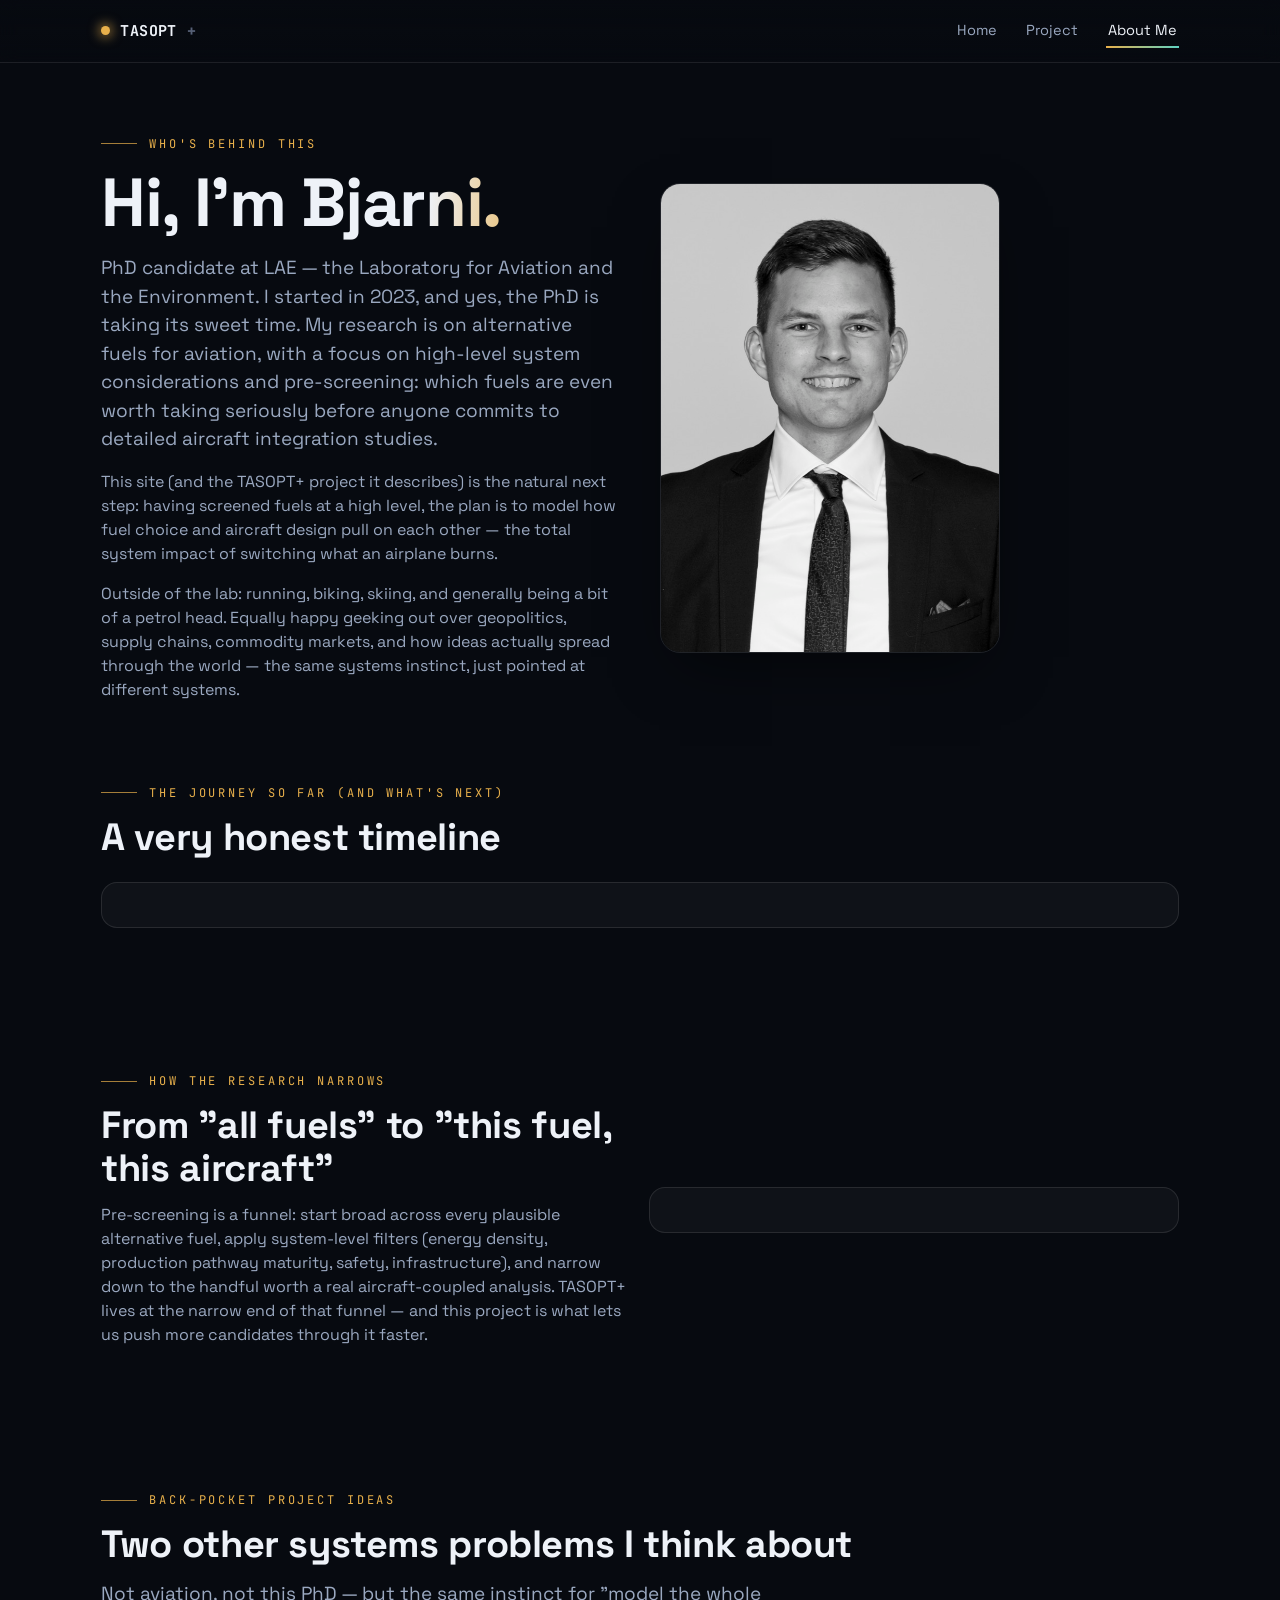
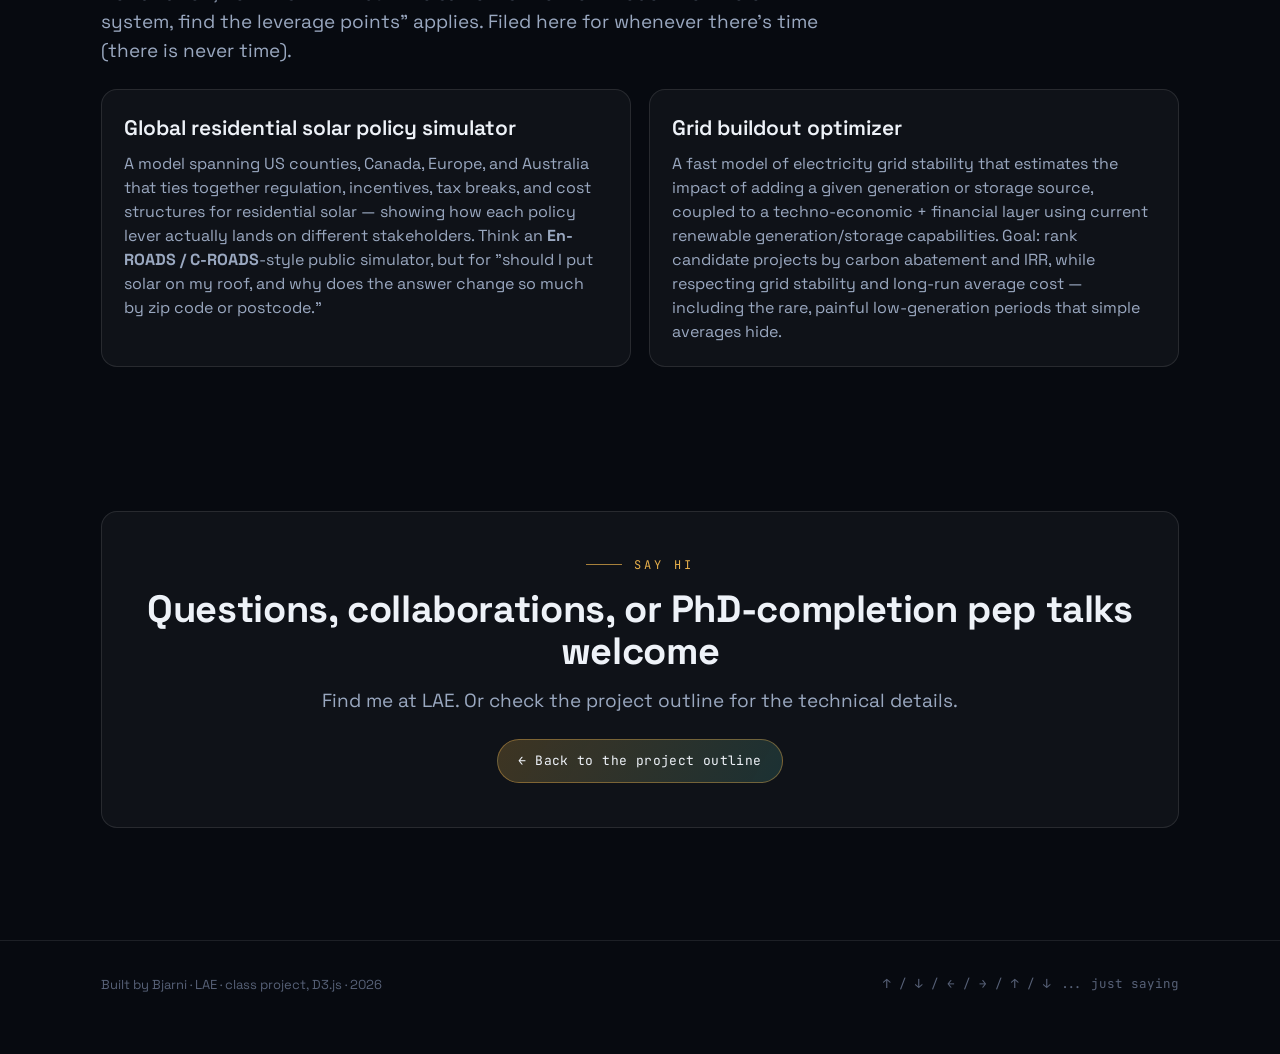
==== about.html @ 929f2270 "TASOPT+: multi-page D3 site for expanding TASOPT's fuel x airframe design space Static, dependency-f" ====
<!DOCTYPE html>
<html lang="en">
<head>
<meta charset="UTF-8" />
<meta name="viewport" content="width=device-width, initial-scale=1.0" />
<title>About Me — TASOPT+</title>
<link rel="stylesheet" href="css/style.css" />
</head>
<body>

<div class="bg"></div>
<div class="grain"></div>
<div class="vignette"></div>

<main>

  <section style="padding-bottom:10px;">
    <div class="wrap">
      <div class="grid cols-2" style="align-items:center; gap:40px;">
        <div>
          <div class="eyebrow">who's behind this</div>
          <h1>Hi, I'm <span class="grad-text">Bjarni.</span></h1>
          <p class="lead mt-16">
            PhD candidate at LAE — the Laboratory for Aviation and the Environment. I started in 2023, and yes,
            the PhD is taking its sweet time. My research is on alternative fuels for aviation, with a focus on
            high-level system considerations and pre-screening: which fuels are even worth taking seriously
            before anyone commits to detailed aircraft integration studies.
          </p>
          <p class="mt-16">
            This site (and the TASOPT+ project it describes) is the natural next step: having screened fuels
            at a high level, the plan is to model how fuel choice and aircraft design pull on each other —
            the total system impact of switching what an airplane burns.
          </p>
          <p class="mt-16">
            Outside of the lab: running, biking, skiing, and generally being a bit of a petrol head.
            Equally happy geeking out over geopolitics, supply chains, commodity markets, and how ideas
            actually spread through the world — the same systems instinct, just pointed at different systems.
          </p>
        </div>
        <div class="reveal center">
          <img id="headshot" src="assets/bjarni-profile.jpg" alt="Bjarni Örn Kristinsson"
               style="width:100%; max-width:340px; border-radius:20px; border:1px solid var(--card-bd); box-shadow:0 24px 60px -20px rgba(0,0,0,.6); cursor:pointer; transition: transform .25s ease, box-shadow .25s ease;" />
        </div>
      </div>
    </div>
  </section>

  <section>
    <div class="wrap">
      <div class="reveal">
        <div class="eyebrow">the journey so far (and what's next)</div>
        <h2>A very honest timeline</h2>
      </div>
      <div class="card mt-24 reveal">
        <div id="timeline"></div>
      </div>
    </div>
  </section>

  <section>
    <div class="wrap">
      <div class="grid cols-2" style="align-items:center;">
        <div class="reveal">
          <div class="eyebrow">how the research narrows</div>
          <h2>From "all fuels" to "this fuel, this aircraft"</h2>
          <p>
            Pre-screening is a funnel: start broad across every plausible alternative fuel, apply
            system-level filters (energy density, production pathway maturity, safety, infrastructure),
            and narrow down to the handful worth a real aircraft-coupled analysis. TASOPT+ lives at the
            narrow end of that funnel — and this project is what lets us push more candidates through it
            faster.
          </p>
        </div>
        <div class="card reveal">
          <div id="funnel"></div>
        </div>
      </div>
    </div>
  </section>

  <section>
    <div class="wrap">
      <div class="reveal">
        <div class="eyebrow">back-pocket project ideas</div>
        <h2>Two other systems problems I think about</h2>
        <p class="lead">
          Not aviation, not this PhD — but the same instinct for "model the whole system, find the
          leverage points" applies. Filed here for whenever there's time (there is never time).
        </p>
      </div>
      <div class="grid cols-2 mt-24 reveal">
        <div class="card">
          <h3>Global residential solar policy simulator</h3>
          <p>
            A model spanning US counties, Canada, Europe, and Australia that ties together regulation,
            incentives, tax breaks, and cost structures for residential solar — showing how each policy
            lever actually lands on different stakeholders. Think an <b>En-ROADS / C-ROADS</b>-style public
            simulator, but for "should I put solar on my roof, and why does the answer change so much by
            zip code or postcode."
          </p>
        </div>
        <div class="card">
          <h3>Grid buildout optimizer</h3>
          <p>
            A fast model of electricity grid stability that estimates the impact of adding a given
            generation or storage source, coupled to a techno-economic + financial layer using current
            renewable generation/storage capabilities. Goal: rank candidate projects by carbon abatement
            and IRR, while respecting grid stability and long-run average cost — including the rare,
            painful low-generation periods that simple averages hide.
          </p>
        </div>
      </div>
    </div>
  </section>

  <section>
    <div class="wrap">
      <div class="card reveal center" style="padding:44px 32px;">
        <div class="eyebrow center" style="justify-content:center;">say hi</div>
        <h2>Questions, collaborations, or PhD-completion pep talks welcome</h2>
        <p class="lead center" style="margin:0 auto;">Find me at LAE. Or check the project outline for the technical details.</p>
        <div class="mt-24">
          <a href="project.html" class="btn primary">← Back to the project outline</a>
        </div>
      </div>
    </div>
  </section>

</main>

<script src="https://d3js.org/d3.v7.min.js"></script>
<script src="js/nav.js"></script>
<script src="js/about.js"></script>
<script>
  // easter egg trigger #3: click the headshot
  document.addEventListener("DOMContentLoaded", () => {
    const headshot = document.getElementById("headshot");
    if (!headshot) return;
    headshot.addEventListener("mouseenter", () => {
      headshot.style.transform = "scale(1.03) rotate(-1deg)";
      headshot.style.boxShadow = "0 28px 70px -18px rgba(255,90,61,.45)";
    });
    headshot.addEventListener("mouseleave", () => {
      headshot.style.transform = "none";
      headshot.style.boxShadow = "0 24px 60px -20px rgba(0,0,0,.6)";
    });
    headshot.addEventListener("click", () => {
      window.location.href = "secret.html";
    });
  });
</script>
</body>
</html>
---- css/style.css ----
/* ========================================================================
   TASOPT+ / Fuels-for-Flight — shared stylesheet
   Bjarni's PhD project site — LAE
   ======================================================================== */

@import url('https://fonts.googleapis.com/css2?family=Space+Grotesk:wght@400;500;600;700&family=JetBrains+Mono:wght@400;500;700&display=swap');

:root{
  --bg-0:#070a10;
  --bg-1:#0c1119;
  --ink:#eef2f8;
  --muted:#9aa8c0;
  --faint:#576177;
  --line: rgba(255,255,255,.09);
  --card: rgba(255,255,255,.035);
  --card-bd: rgba(255,255,255,.10);

  --jetA:#e8b04b;     /* amber — Jet-A reference */
  --saf:#f2c879;      /* pale amber — drop-in SAF family */
  --cryo:#5fd2c2;      /* teal — cryogenic fuels */
  --nondrop:#8ea0e8;   /* indigo — non-drop-in liquids */
  --rose:#d98aa8;
  --danger:#e0607a;
  --good:#7fe0a8;

  --display:"Space Grotesk", ui-sans-serif, system-ui, sans-serif;
  --mono:"JetBrains Mono", ui-monospace, SFMono-Regular, Menlo, monospace;

  --pad: clamp(20px, 4vw, 64px);
  --maxw: 1180px;
}

*{ box-sizing:border-box; margin:0; padding:0; }
html{ scroll-behavior:smooth; }
html,body{ background:var(--bg-0); color:var(--ink); }
body{
  font-family:var(--display);
  -webkit-font-smoothing:antialiased;
  text-rendering:optimizeLegibility;
  min-height:100vh;
  overflow-x:hidden;
  line-height:1.5;
}
a{ color:inherit; text-decoration:none; }
img,svg{ display:block; max-width:100%; }
ul{ list-style:none; }

/* ---------- animated backdrop (fixed, parallax via mouse) ---------- */
.bg{
  position:fixed; inset:-15%; z-index:-3;
  background:
    radial-gradient(38% 46% at 18% 20%, rgba(232,176,75,.16), transparent 70%),
    radial-gradient(46% 50% at 82% 78%, rgba(95,210,194,.14), transparent 72%),
    radial-gradient(34% 40% at 60% 8%, rgba(142,160,232,.12), transparent 70%),
    radial-gradient(55% 55% at 50% 108%, rgba(20,26,44,.9), transparent 70%),
    var(--bg-0);
  animation: drift 34s ease-in-out infinite;
  will-change: transform;
}
@keyframes drift{
  0%   { transform:translate3d(-3%,-2%,0) scale(1.08); }
  25%  { transform:translate3d( 3%,-2%,0) scale(1.12); }
  50%  { transform:translate3d( 3%, 3%,0) scale(1.09); }
  75%  { transform:translate3d(-2%, 3%,0) scale(1.12); }
  100% { transform:translate3d(-3%,-2%,0) scale(1.08); }
}
.grain{
  position:fixed; inset:0; z-index:-2; pointer-events:none; opacity:.045;
  background-image:url("data:image/svg+xml,%3Csvg xmlns='http://www.w3.org/2000/svg' width='140' height='140'%3E%3Cfilter id='n'%3E%3CfeTurbulence type='fractalNoise' baseFrequency='0.9' numOctaves='2' stitchTiles='stitch'/%3E%3C/filter%3E%3Crect width='100%25' height='100%25' filter='url(%23n)'/%3E%3C/svg%3E");
}
.vignette{
  position:fixed; inset:0; z-index:-1; pointer-events:none;
  background: radial-gradient(120% 120% at 50% 40%, transparent 60%, rgba(0,0,0,.5) 100%);
}

/* ---------- layout shell ---------- */
.wrap{ max-width:var(--maxw); margin:0 auto; padding: 0 var(--pad); }

/* ---------- nav ---------- */
.site-nav{
  position:sticky; top:0; z-index:50;
  backdrop-filter: blur(10px);
  background: linear-gradient(to bottom, rgba(7,10,16,.82), rgba(7,10,16,.55));
  border-bottom:1px solid var(--line);
}
.site-nav .wrap{
  display:flex; align-items:center; justify-content:space-between;
  padding-top:14px; padding-bottom:14px; gap:20px;
}
.brand-mark{
  display:flex; align-items:center; gap:10px;
  font-family:var(--mono); font-weight:700; letter-spacing:.03em;
  font-size:15px; color:var(--ink);
}
.brand-mark .dot{
  width:9px; height:9px; border-radius:50%;
  background: var(--jetA);
  box-shadow: 0 0 12px 2px rgba(232,176,75,.7);
  animation: pulse 2.4s ease-in-out infinite;
}
@keyframes pulse{ 0%,100%{opacity:.55;transform:scale(.85);} 50%{opacity:1;transform:scale(1.15);} }
.nav-links{ display:flex; gap:clamp(14px,2vw,30px); font-size:14.5px; }
.nav-links a{
  position:relative; color:var(--muted); padding:6px 2px; transition:color .2s;
}
.nav-links a:hover, .nav-links a.active{ color:var(--ink); }
.nav-links a::after{
  content:""; position:absolute; left:0; right:100%; bottom:0; height:2px;
  background: linear-gradient(90deg, var(--jetA), var(--cryo));
  transition: right .25s ease;
}
.nav-links a:hover::after, .nav-links a.active::after{ right:0; }

/* ---------- generic sections ---------- */
main{ position:relative; }
section{ padding: clamp(48px,8vh,110px) 0; position:relative; }
.eyebrow{
  font-family:var(--mono); font-size:12px; letter-spacing:.24em; text-transform:uppercase;
  color:var(--jetA); display:flex; align-items:center; gap:12px; margin-bottom:14px;
}
.eyebrow::before{ content:""; width:36px; height:1px; background:var(--jetA); opacity:.7; }
h1{
  font-weight:700; letter-spacing:-.02em; line-height:1.05;
  font-size:clamp(34px, 6vw, 68px);
}
h2{
  font-weight:700; letter-spacing:-.01em; line-height:1.12;
  font-size:clamp(24px, 3.4vw, 38px); margin-bottom:14px;
}
h3{ font-size:clamp(17px,2vw,21px); font-weight:600; margin-bottom:8px; }
p{ color:var(--muted); max-width:64ch; }
p.lead{ font-size:clamp(15px,1.6vw,19px); color:var(--muted); max-width:60ch; }
.grad-text{
  background: linear-gradient(95deg, var(--ink) 0%, var(--ink) 32%, var(--jetA) 62%, var(--cryo) 92%);
  background-size:200% 100%;
  -webkit-background-clip:text; background-clip:text; color:transparent;
  animation: sheen 8s ease-in-out 1s infinite alternate;
}
@keyframes sheen{ from{background-position:0% 50%;} to{background-position:100% 50%;} }

.pill{
  display:inline-flex; align-items:center; gap:8px;
  font-family:var(--mono); font-size:11.5px; letter-spacing:.05em;
  padding:4px 10px; border-radius:100px;
  border:1px solid var(--card-bd); background:var(--card); color:var(--muted);
}

.card{
  background:var(--card); border:1px solid var(--card-bd); border-radius:16px;
  padding:22px; transition: transform .25s ease, border-color .25s ease, background .25s ease;
}
.card:hover{ transform: translateY(-4px); border-color:rgba(255,255,255,.22); background:rgba(255,255,255,.055); }

.btn{
  display:inline-flex; align-items:center; gap:10px;
  font-family:var(--mono); font-size:13px; letter-spacing:.03em;
  padding:11px 20px; border-radius:100px;
  border:1px solid var(--card-bd); background:var(--card); color:var(--ink);
  cursor:pointer; transition: all .2s ease;
}
.btn:hover{ border-color:var(--jetA); box-shadow:0 0 22px -4px rgba(232,176,75,.55); transform:translateY(-2px); }
.btn.primary{ background:linear-gradient(120deg, rgba(232,176,75,.22), rgba(95,210,194,.16)); border-color:rgba(232,176,75,.4); }

/* ---------- grid helpers ---------- */
.grid{ display:grid; gap:18px; }
.grid.cols-2{ grid-template-columns: repeat(2,1fr); }
.grid.cols-3{ grid-template-columns: repeat(3,1fr); }
.grid.cols-4{ grid-template-columns: repeat(4,1fr); }
@media (max-width: 900px){
  .grid.cols-2, .grid.cols-3, .grid.cols-4{ grid-template-columns:1fr; }
  .nav-links{ font-size:13px; gap:14px; }
}

/* ---------- parallax layers (home hero) ---------- */
.parallax-stage{ position:relative; height: 78vh; min-height:520px; overflow:hidden; border-radius:22px; border:1px solid var(--card-bd); }
.parallax-layer{ position:absolute; inset:0; will-change: transform; }

/* ---------- scroll reveal ---------- */
.reveal{ opacity:0; transform: translateY(26px); transition: opacity .7s ease, transform .7s ease; }
.reveal.in{ opacity:1; transform:translateY(0); }

/* ---------- footer ---------- */
footer{
  border-top:1px solid var(--line); padding: 34px 0 60px; margin-top:40px;
  color:var(--faint); font-size:13px;
}
footer .wrap{ display:flex; align-items:center; justify-content:space-between; flex-wrap:wrap; gap:12px; }
.egg-hint{
  width:9px; height:9px; border-radius:50%; background:var(--faint);
  cursor:pointer; opacity:.55; transition: all .3s ease;
}
.egg-hint:hover{ background:var(--jetA); box-shadow:0 0 14px 3px rgba(232,176,75,.8); opacity:1; transform:scale(1.3); }

/* ---------- tooltip (d3 use) ---------- */
.viz-tooltip{
  position:fixed; z-index:200; pointer-events:none;
  font-family:var(--mono); font-size:12.5px; line-height:1.5;
  background: rgba(10,13,20,.94); border:1px solid var(--card-bd);
  border-radius:10px; padding:10px 13px; color:var(--ink);
  box-shadow: 0 12px 30px -8px rgba(0,0,0,.6);
  max-width:240px; opacity:0; transition: opacity .12s ease;
}
.viz-tooltip.show{ opacity:1; }
.viz-tooltip .tt-title{ font-weight:700; margin-bottom:4px; }
.viz-tooltip .tt-row{ color:var(--muted); display:flex; justify-content:space-between; gap:14px; }

/* ---------- status chips (matrix) ---------- */
.chip-today{ color:var(--good); }
.chip-reference{ color:var(--cryo); }
.chip-target{ color:var(--jetA); }
.legend-dot{ width:10px; height:10px; border-radius:3px; display:inline-block; margin-right:7px; vertical-align:-1px; }

/* ---------- scrollbar ---------- */
::-webkit-scrollbar{ width:10px; }
::-webkit-scrollbar-track{ background:transparent; }
::-webkit-scrollbar-thumb{ background:rgba(255,255,255,.12); border-radius:10px; }
::-webkit-scrollbar-thumb:hover{ background:rgba(255,255,255,.22); }

/* ---------- utility ---------- */
.center{ text-align:center; }
.mt-8{ margin-top:8px;} .mt-16{ margin-top:16px;} .mt-24{margin-top:24px;} .mt-40{margin-top:40px;}
.flex{ display:flex; } .items-center{ align-items:center; } .justify-between{ justify-content:space-between; }
.gap-10{gap:10px;} .gap-16{gap:16px;}
.small{ font-size:12.5px; color:var(--faint); font-family:var(--mono); }

/* ---------- easter egg overlay ---------- */
#egg-overlay{
  position:fixed; inset:0; z-index:500; display:none;
  align-items:center; justify-content:center;
  background: rgba(4,5,9,.88); backdrop-filter: blur(6px);
}
#egg-overlay.show{ display:flex; }
.egg-modal{
  max-width:520px; margin:20px; text-align:center;
  background: linear-gradient(160deg, rgba(232,176,75,.08), rgba(95,210,194,.06));
  border:1px solid rgba(232,176,75,.35); border-radius:20px; padding:40px 32px;
  animation: egg-in .5s cubic-bezier(.2,.9,.2,1.2);
}
@keyframes egg-in{ from{opacity:0; transform:scale(.85) translateY(20px);} to{opacity:1; transform:scale(1) translateY(0);} }
.egg-emoji{ font-size:52px; margin-bottom:10px; display:inline-block; animation: eggspin 3s ease-in-out infinite; }
@keyframes eggspin{ 0%,100%{ transform:rotate(-8deg);} 50%{ transform:rotate(8deg);} }
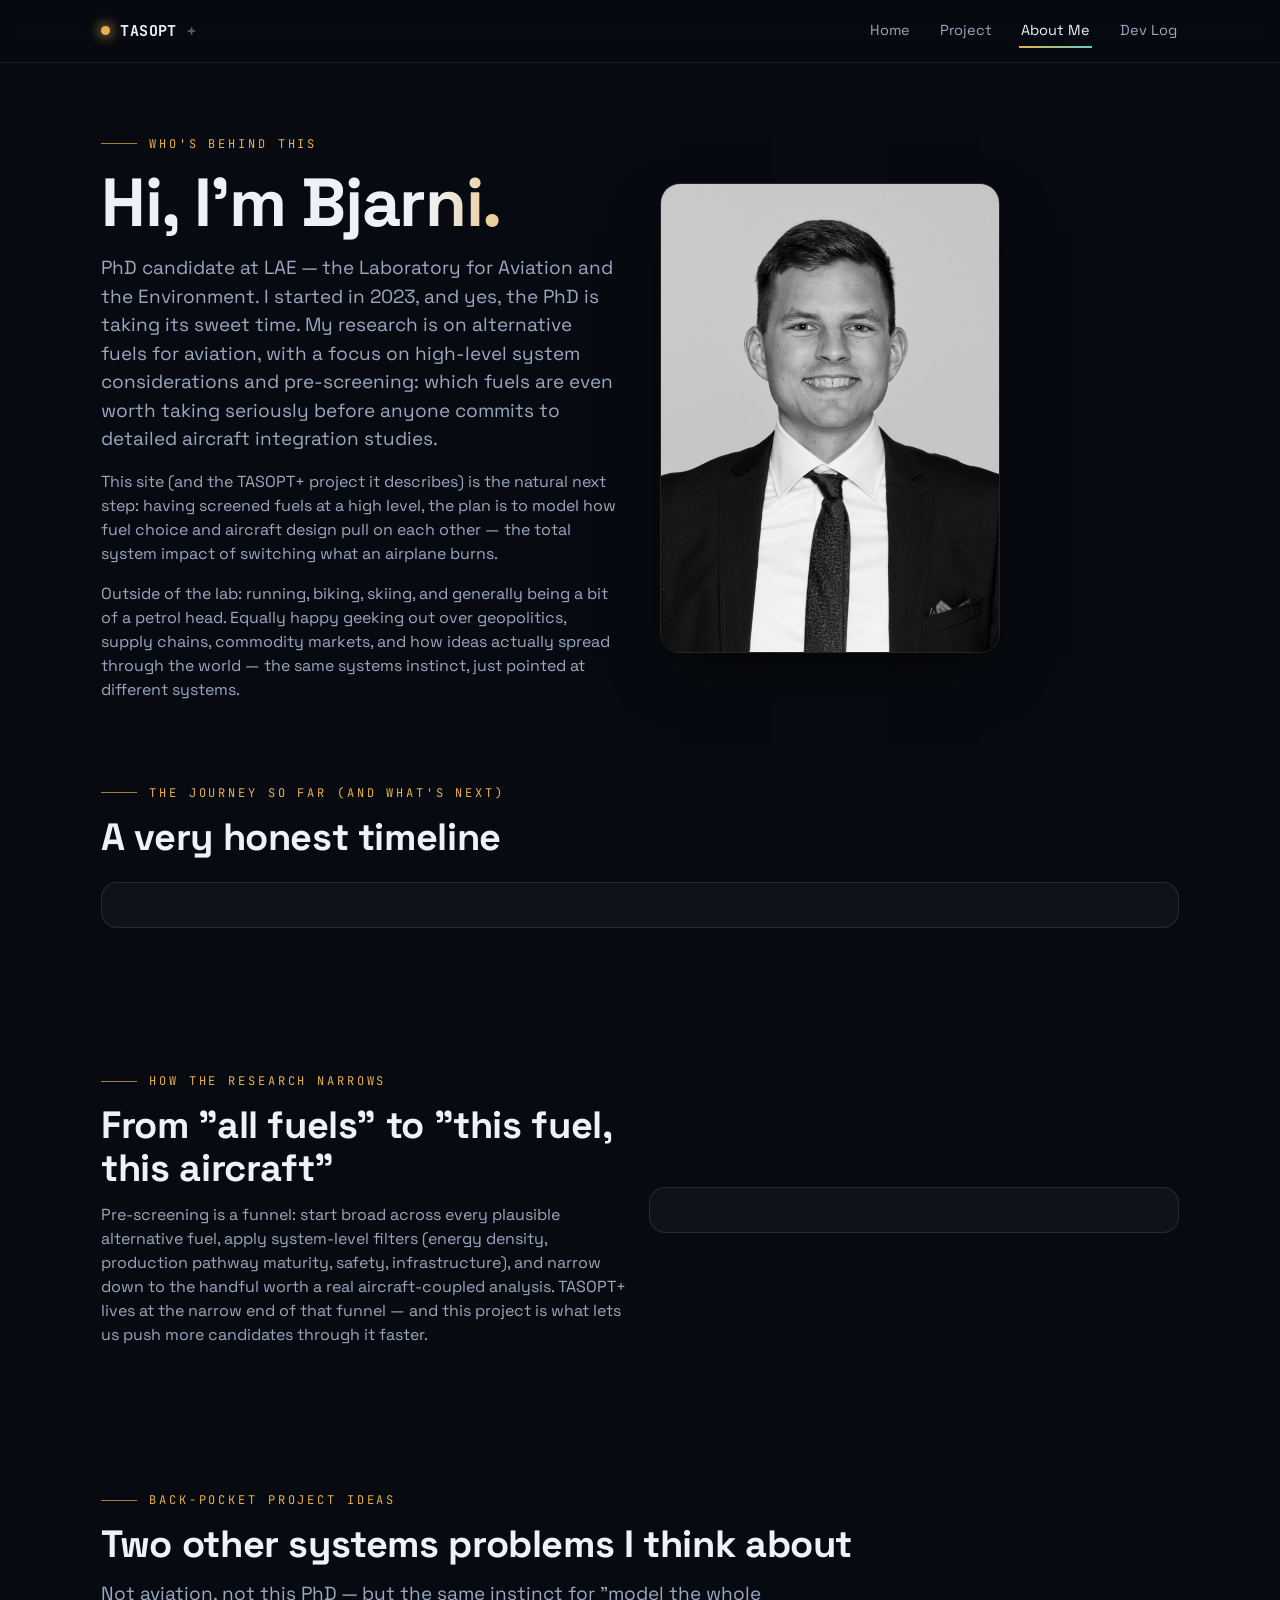
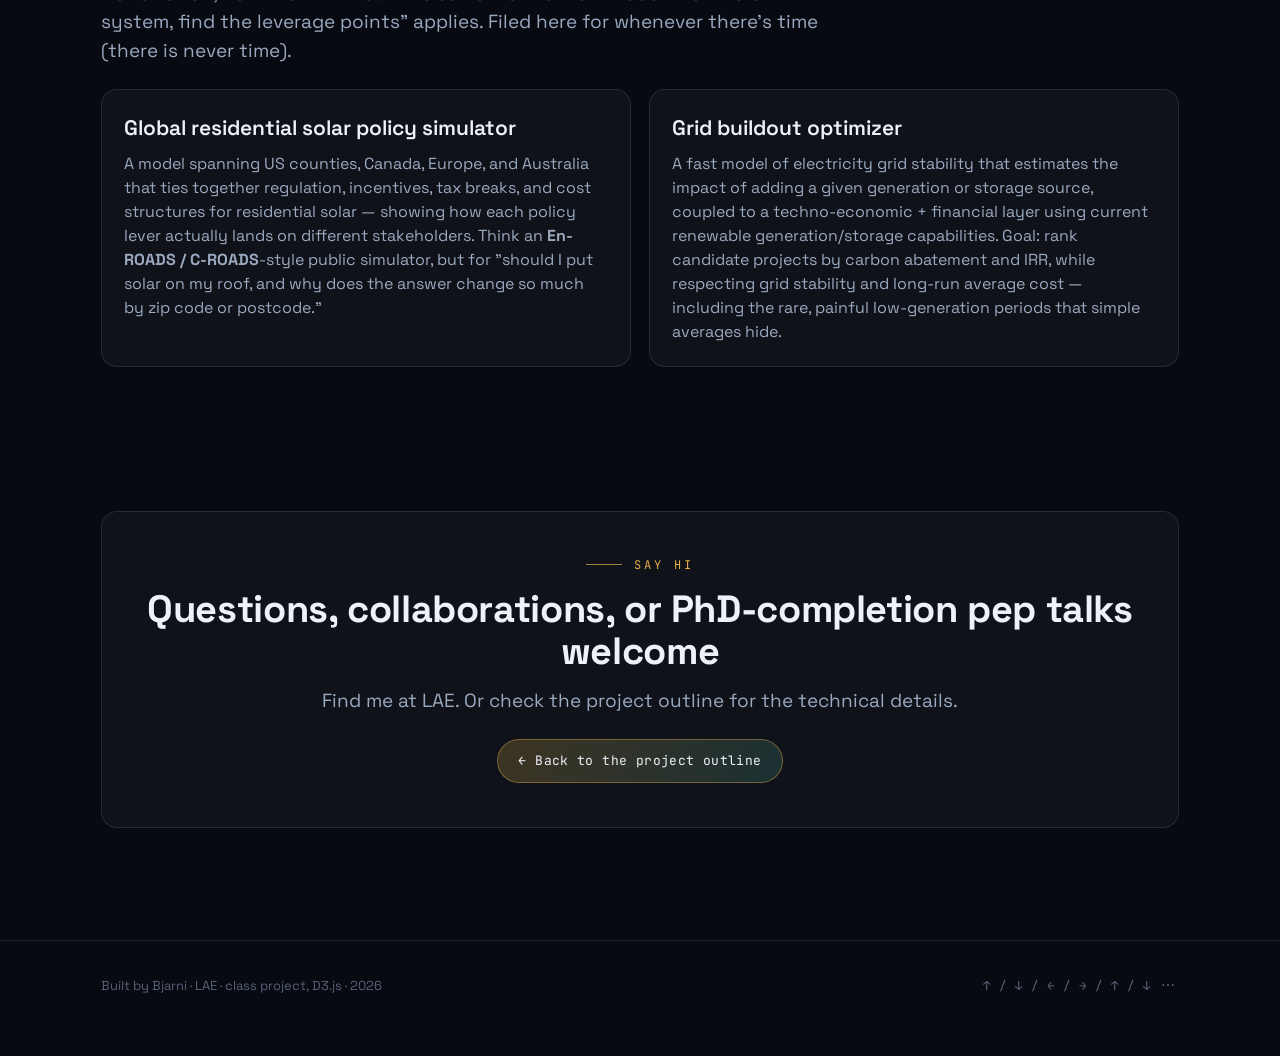
==== commit d0f46b91: "First round of testing passowrd logic" ====
--- a/about.html
+++ b/about.html
@@ -7,6 +7,7 @@
 <link rel="stylesheet" href="css/style.css" />
 </head>
 <body>
+<script>(function(){const PASS='33115';try{const proto=location.protocol, host=location.hostname||''; const isLocal=proto==='file:'||host==='localhost'||host==='127.0.0.1'; if(isLocal) return; const ghRegex=/github\.io|githubusercontent\.com|raw\.githubusercontent\.com|github\.com/; const ref=document.referrer||''; if(!(ghRegex.test(location.href)||ghRegex.test(ref)||host.endsWith('github.io')||host.includes('github'))) return; const key='site_auth_v1'; const stored=localStorage.getItem(key); if(stored){ try{ const o=JSON.parse(stored); if(o && o.val===PASS && o.expires && Date.now()<o.expires) return; }catch(e){} } const overlay=document.createElement('div'); overlay.id='pw-overlay'; Object.assign(overlay.style,{position:'fixed',inset:'0',background:'rgba(0,0,0,0.86)',display:'flex',alignItems:'center',justifyContent:'center',zIndex:999999,color:'#fff',padding:'20px'}); const box=document.createElement('div'); Object.assign(box.style,{maxWidth:'520px',width:'100%',background:'rgba(8,10,14,0.98)',padding:'22px',borderRadius:'12px',boxShadow:'0 10px 40px rgba(0,0,0,.6)',textAlign:'center',fontFamily:'system-ui,-apple-system,Segoe UI,Roboto,Ubuntu,Cantarell,"Helvetica Neue",Arial'}); const title=document.createElement('div'); title.textContent='This page is password protected'; Object.assign(title.style,{fontSize:'18px',fontWeight:700,marginBottom:'12px'}); const hint=document.createElement('div'); hint.textContent='Enter the access password to continue.'; Object.assign(hint.style,{color:'#d0d4d9',marginBottom:'8px',fontSize:'13px'}); const input=document.createElement('input'); input.type='password'; input.autofocus=true; Object.assign(input.style,{width:'100%',padding:'10px 12px',fontSize:'15px',borderRadius:'8px',border:'1px solid #333',marginBottom:'8px',boxSizing:'border-box',background:'#0b0d10',color:'#fff'}); const info=document.createElement('div'); info.id='pw-info'; info.style.color='#f88'; info.style.minHeight='18px'; info.style.marginBottom='8px'; const rememberDiv=document.createElement('div'); rememberDiv.style.margin='10px 0'; rememberDiv.style.fontSize='13px'; rememberDiv.style.color='#d0d4d9'; const checkbox=document.createElement('input'); checkbox.type='checkbox'; checkbox.id='pw-remember'; checkbox.style.marginRight='8px'; const label=document.createElement('label'); label.htmlFor='pw-remember'; label.style.cursor='pointer'; label.textContent='Remember for 7 days'; rememberDiv.appendChild(checkbox); rememberDiv.appendChild(label); const btn=document.createElement('button'); btn.textContent='Unlock'; Object.assign(btn.style,{padding:'10px 14px',fontSize:'14px',borderRadius:'8px',border:'none',background:'#1f8cff',color:'#fff',cursor:'pointer'}); btn.addEventListener('click',tryPass); input.addEventListener('keydown',function(e){if(e.key==='Enter') tryPass();}); function tryPass(){ const days=checkbox.checked?7:1; if(input.value===PASS){ try{ const expires=Date.now()+days*24*60*60*1000; localStorage.setItem(key,JSON.stringify({val:PASS,expires:expires})); }catch(e){} overlay.remove(); }else{ info.textContent='Incorrect password'; input.value=''; input.focus(); setTimeout(()=>info.textContent='',1600); } } box.appendChild(title); box.appendChild(hint); box.appendChild(input); box.appendChild(info); box.appendChild(rememberDiv); box.appendChild(btn); overlay.appendChild(box); document.documentElement.appendChild(overlay); input.focus(); }catch(e){/*fail open*/}})();</script>
 
 <div class="bg"></div>
 <div class="grain"></div>
--- a/css/style.css
+++ b/css/style.css
@@ -172,8 +172,53 @@
 }
 
 /* ---------- parallax layers (home hero) ---------- */
-.parallax-stage{ position:relative; height: 78vh; min-height:520px; overflow:hidden; border-radius:22px; border:1px solid var(--card-bd); }
+.parallax-stage{ position:relative; /* use a widescreen aspect ratio for the hero (16:9 by default) */ aspect-ratio: 16 / 9; width:100%; max-width:100%; height:auto; min-height:360px; overflow:hidden; border-radius:22px; border:1px solid var(--card-bd); background:#05070b; } /* If you prefer an even wider look, change to 21/9 above. */
 .parallax-layer{ position:absolute; inset:0; will-change: transform; }
+
+/* ---------- hero photo cross-fade ---------- */
+.hero-photo{
+  position:absolute; inset:0; opacity:0; transition:opacity 1s ease;
+  background-size:cover; background-position:center;
+}
+.hero-photo.active{ opacity:1; }
+.hero-photo::after{
+  content:""; position:absolute; inset:0;
+  /* User spec:
+     - 100% brightness (no darkening) for the top 50%
+     - Gradually ramp to 25% overlay darkness between 50% and 75%
+     - From 75% to 100% ramp up to 75% overlay darkness at the very bottom
+     This preserves bright, vibrant tops while providing strong contrast
+     near the bottom for overlaid UI elements. */
+  background: linear-gradient(180deg,
+    rgba(4,5,9,0) 0%,
+    rgba(4,5,9,0) 50%,       /* fully transparent until halfway */
+    rgba(4,5,9,0.25) 75%,   /* reach ~25% darkness at 75% */
+    rgba(4,5,9,0.75) 100%   /* reach ~75% darkness at bottom */
+  );
+}
+
+/* Remove overlay just for the homepage hero-stage photos (index.html) */
+#hero-stage .hero-photo::after{
+  background: none !important;
+}
+
+/* ---------- airframe preview card photos ---------- */
+.config-card-photo{
+  position:relative; width:100%; aspect-ratio:16/10; border-radius:12px; overflow:hidden;
+  background:#05070b;
+}
+.config-card-photo img{
+  width:100%; height:100%; object-fit:cover; display:block;
+  transition:transform .5s ease;
+}
+.card:hover .config-card-photo img{ transform:scale(1.06); }
+/* credit sits as its own caption line under the photo, not overlaid on top of
+   it — avoids clipping/overlap for longer attribution strings. */
+.photo-credit{
+  font-family:var(--mono); font-size:10px; letter-spacing:.02em;
+  color:var(--faint); line-height:1.4;
+  margin:7px 0 14px;
+}
 
 /* ---------- scroll reveal ---------- */
 .reveal{ opacity:0; transform: translateY(26px); transition: opacity .7s ease, transform .7s ease; }
@@ -185,11 +230,32 @@
   color:var(--faint); font-size:13px;
 }
 footer .wrap{ display:flex; align-items:center; justify-content:space-between; flex-wrap:wrap; gap:12px; }
+/* The ⋯ triple-dot easter-egg trigger in the footer.
+   It looks like punctuation but is secretly clickable (3× fast = egg fires). */
 .egg-hint{
-  width:9px; height:9px; border-radius:50%; background:var(--faint);
-  cursor:pointer; opacity:.55; transition: all .3s ease;
-}
-.egg-hint:hover{ background:var(--jetA); box-shadow:0 0 14px 3px rgba(232,176,75,.8); opacity:1; transform:scale(1.3); }
+  display:inline;
+  font-family: var(--mono);
+  font-size: 14px;
+  letter-spacing: .12em;
+  color: var(--faint);
+  cursor: pointer;
+  user-select: none;
+  -webkit-user-select: none;
+  border-radius: 4px;
+  padding: 0 2px;
+  transition: color .25s ease, text-shadow .25s ease;
+}
+.egg-hint:hover{
+  color: var(--jetA);
+  text-shadow: 0 0 10px rgba(232,176,75,.75);
+}
+/* brief glow pulse injected by JS on each click for tactile feedback */
+@keyframes egg-ping {
+  0%   { color: var(--ink); text-shadow: 0 0 14px rgba(232,176,75,1); }
+  60%  { color: var(--jetA); text-shadow: 0 0 20px rgba(232,176,75,.9); }
+  100% { color: var(--faint); text-shadow: none; }
+}
+.egg-hint-ping { animation: egg-ping .35s ease forwards; }
 
 /* ---------- tooltip (d3 use) ---------- */
 .viz-tooltip{
@@ -239,3 +305,39 @@
 @keyframes egg-in{ from{opacity:0; transform:scale(.85) translateY(20px);} to{opacity:1; transform:scale(1) translateY(0);} }
 .egg-emoji{ font-size:52px; margin-bottom:10px; display:inline-block; animation: eggspin 3s ease-in-out infinite; }
 @keyframes eggspin{ 0%,100%{ transform:rotate(-8deg);} 50%{ transform:rotate(8deg);} }
+
+/* ---------- dev log ---------- */
+.log-entry{
+  border-left:2px solid var(--card-bd);
+  padding-left:20px;
+  margin-bottom:34px;
+  position:relative;
+}
+.log-entry::before{
+  content:""; position:absolute; left:-5px; top:4px;
+  width:8px; height:8px; border-radius:50%;
+  background:var(--jetA); box-shadow:0 0 10px 2px rgba(232,176,75,.55);
+}
+.log-date{
+  font-family:var(--mono); font-size:12px; letter-spacing:.06em; text-transform:uppercase;
+  color:var(--jetA); margin-bottom:10px;
+}
+.log-entry p{ margin-bottom:10px; max-width:none; }
+.log-entry p:last-child{ margin-bottom:0; }
+.badge{
+  display:inline-block; font-family:var(--mono); font-size:10.5px; letter-spacing:.04em;
+  text-transform:uppercase; padding:2px 8px; border-radius:5px; margin-right:8px;
+  vertical-align:1px;
+}
+.badge.delegated{ background:rgba(142,160,232,.14); color:var(--nondrop); border:1px solid rgba(142,160,232,.35); }
+.badge.checked{ background:rgba(95,210,194,.14); color:var(--cryo); border:1px solid rgba(95,210,194,.35); }
+.badge.rejected{ background:rgba(232,176,75,.12); color:var(--jetA); border:1px solid rgba(232,176,75,.35); }
+.log-empty{
+  border:1px dashed var(--card-bd); border-radius:14px; padding:32px; text-align:center;
+  color:var(--faint); font-family:var(--mono); font-size:13px;
+}
+code{
+  font-family:var(--mono); font-size:.92em;
+  background:rgba(255,255,255,.06); border:1px solid var(--card-bd);
+  border-radius:4px; padding:1px 6px; color:var(--ink);
+}
